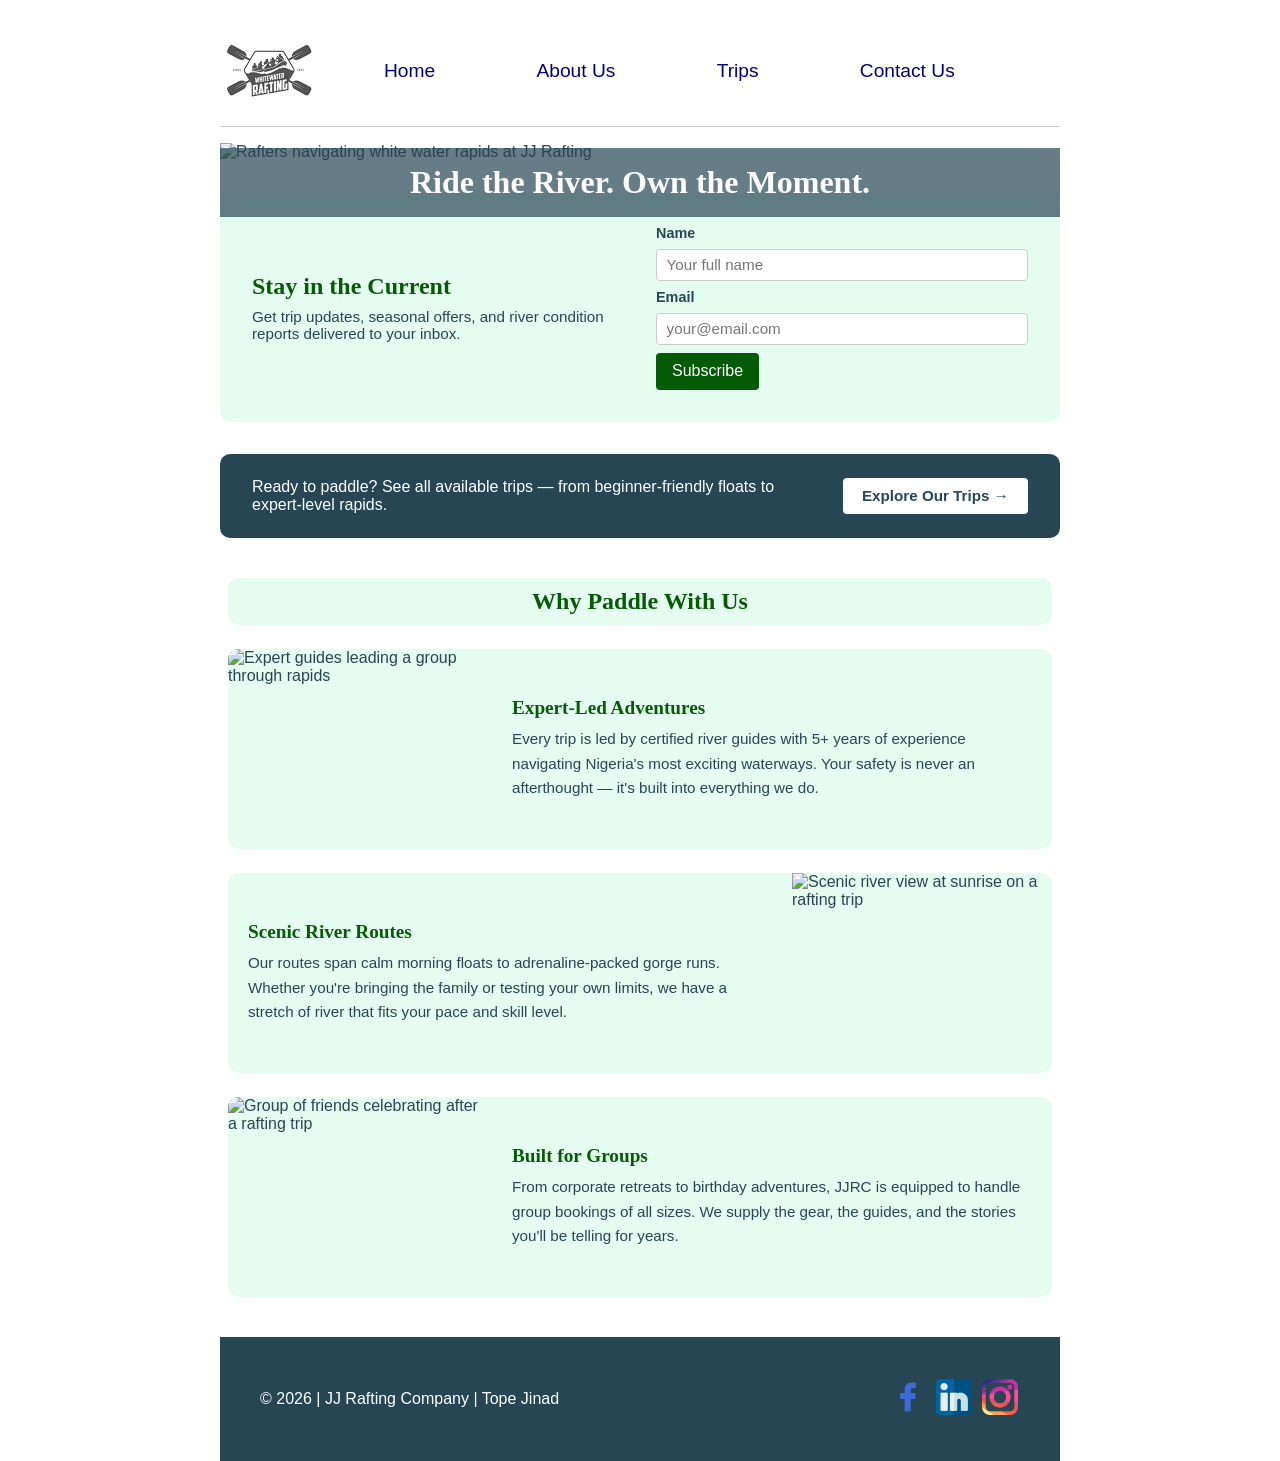
==== wwr/index.html @ b9f8a457 "updated with index and trips" ====
<!DOCTYPE html>
<html lang="en">

<head>
    <meta charset="UTF-8">
    <meta name="viewport" content="width=device-width, initial-scale=1.0">
    <meta name="description"
      content="JJ Rafting Company — Experience the thrill of white water rafting in Nigeria. Book your adventure trip today.">
    <meta name="author" content="Tope Jinad">
    <title>Home | JJ Rafting Company</title>
    <link rel="stylesheet" href="styles/rafting.css">
</head>

<body>
    <header>
        <img src="images/wwrcrossedoars.png" alt="JJ Rafting logo" id="logo">
        <nav>
            <ul class="navigation">
                <li><a href="index.html">Home</a></li>
                <li><a href="about.html">About Us</a></li>
                <li><a href="trips.html">Trips</a></li>
                <li><a href="contact.html">Contact Us</a></li>
            </ul>
        </nav>
    </header>

    <main>
        <!-- Hero Section -->
        <div class="hero">
            <img src="images/hero.jpg" alt="Rafters navigating white water rapids at JJ Rafting">
            <h1>Ride the River. Own the Moment.</h1>
        </div>

        <!-- Newsletter Sign Up -->
        <section class="newsletter">
            <div class="newsletter-inner">
                <div class="newsletter-text">
                    <h2>Stay in the Current</h2>
                    <p>Get trip updates, seasonal offers, and river condition reports delivered to
                        your inbox.</p>
                </div>
                <form action="#" method="get" class="newsletter-form">
                    <label for="nl-name">Name</label>
                    <input type="text" id="nl-name" name="name" placeholder="Your full name"
                      required>

                    <label for="nl-email">Email</label>
                    <input type="email" id="nl-email" name="email" placeholder="your@email.com"
                      required>

                    <button type="submit">Subscribe</button>
                </form>
            </div>
        </section>

        <!-- Call to Action -->
        <section class="cta-banner">
            <div class="cta-inner">
                <p>Ready to paddle? See all available trips — from beginner-friendly floats to
                    expert-level rapids.</p>
                <a href="trips.html" class="cta-btn">Explore Our Trips →</a>
            </div>
        </section>

        <!-- Offerings Grid -->
        <section class="offerings">
            <h2>Why Paddle With Us</h2>
            <div class="offerings-grid">
                <div class="offering-card">
                    <img src="images/rapid1.jpg" alt="Expert guides leading a group through rapids">
                    <div class="offering-text">
                        <h3>Expert-Led Adventures</h3>
                        <p>Every trip is led by certified river guides with 5+ years of experience
                            navigating
                            Nigeria's most exciting waterways. Your safety is never an afterthought
                            — it's built
                            into everything we do.</p>
                    </div>
                </div>

                <div class="offering-card offering-card--reverse">
                    <img src="images/rapid2.jpg"
                      alt="Scenic river view at sunrise on a rafting trip">
                    <div class="offering-text">
                        <h3>Scenic River Routes</h3>
                        <p>Our routes span calm morning floats to adrenaline-packed gorge runs.
                            Whether you're
                            bringing the family or testing your own limits, we have a stretch of
                            river that fits
                            your pace and skill level.</p>
                    </div>
                </div>

                <div class="offering-card">
                    <img src="images/rapid3.jpg"
                      alt="Group of friends celebrating after a rafting trip">
                    <div class="offering-text">
                        <h3>Built for Groups</h3>
                        <p>From corporate retreats to birthday adventures, JJRC is equipped to
                            handle group
                            bookings of all sizes. We supply the gear, the guides, and the stories
                            you'll be
                            telling for years.</p>
                    </div>
                </div>
            </div>
        </section>
    </main>

    <footer>
        <p>© 2026 | JJ Rafting Company | Tope Jinad</p>
        <nav class="socialmedia">
            <a href="https://facebook.com"><img src="images/facebook.png" alt="facebook_icon"></a>
            <a href="https://linkedin.com"><img src="images/linkedin.png" alt="linkedin_icon"></a>
            <a href="https://instagram.com"><img src="images/instagram.png"
                  alt="instagram_icon"></a>
        </nav>
    </footer>
</body>

</html>
---- wwr/styles/rafting.css ----
:root {
    --primary-color: #055a05;
    --secondary-color: rgba(255, 255, 255, 0.75);
    --accent1-color: #264653;
    --accent2-color: rgb(229, 252, 240);
    --heading-font: "Times New Roman", "Georgia", serif;
    --body-font: Arial, Helvetica, sans-serif;
}

* {
    margin: 0;
    padding: 0;
    box-sizing: border-box;
}

body {
    font-family: var(--body-font);
    color: var(--accent1-color);
}

header,
main,
footer {
    width: 840px;
    margin: 0 auto;
}

header {
    margin: 1rem auto;
    display: grid;
    grid-template-columns: 120px 1fr;
    align-items: center;
    border-bottom: 1px solid #ccc;
    max-width: 1000px;
}

header img {
    width: 100px;
    height: auto;
}

.navigation {
    display: flex;
    justify-content: flex-end;
    list-style: none;
}

.navigation li {
    flex: 1 1 auto;
}

.navigation a {
    display: block;
    color: navy;
    padding: 20px;
    text-decoration: none;
    font-size: 1.2rem;
}

.navigation a:hover {
    color: tomato;
    text-decoration: underline;
}

h1,
h2 {
    font-family: var(--heading-font);
    color: var(--primary-color);
}

nav,
p,
section,
article {
    margin: 16px;
    padding: 8px;
}

.socialmedia a {
    text-decoration: none;
}

.socialmedia a img {
    width: 40px;
    padding: 2px;
}

.hero {
    position: relative;
}

.hero img {
    display: block;
    width: 100%;
    height: auto;
}

.hero h1 {
    position: absolute;
    top: 5px;
    width: 100%;
    padding: 16px;
    text-align: center;
    opacity: 0.7;
    background-color: var(--accent1-color);
    color: #fff;
}

h2 {
    text-align: center;
    background-color: var(--accent2-color);
    border-radius: 10px;
    padding: 10px;
}

.hero article {
    position: absolute;
    bottom: 0;
    right: 20px;
    width: auto;
    background-color: var(--secondary-color);
    padding: 12px;
    border-radius: 10px;
}

.hero article img {
    float: right;
    width: 125px;
}

.history-grid {
    display: grid;
    grid-template-columns: 1fr auto 1fr;
    gap: 1rem;
    align-items: start;
}

.history-grid img {
    width: 180px;
    height: auto;
    border-radius: 6px;
}

.adventures-grid {
    display: flex;
    gap: 0.75rem;
    justify-content: space-between;
}

.adventures-grid figure {
    flex: 1;
    text-align: center;
}

.adventures-grid figure img {
    width: 100%;
    aspect-ratio: 1 / 1;
    object-fit: cover;
    border-radius: 4px;
}

.adventures-grid figcaption {
    margin-top: 0.4rem;
    font-size: 0.8rem;
}

footer {
    display: flex;
    justify-content: space-between;
    align-items: center;
    padding: 1rem;
    background-color: var(--accent1-color);
    color: #fff;
}

footer p {
    color: #fff;
}

.socialmedia {
    display: flex;
    gap: 6px;
    align-items: center;
}

/* === Contact page === */
.contact-header {
    text-align: center;
}

.contact-header address {
    font-style: normal;
    line-height: 1.8;
}

.contact-body {
    display: grid;
    grid-template-columns: 1fr 1fr;
    gap: 1.5rem;
    align-items: start;
    margin-bottom: 2rem;
}

.contact-map {
    width: 100%;
    border-radius: 6px;
    display: block;
}

.contact-form {
    display: flex;
    flex-direction: column;
    gap: 0.5rem;
}

.contact-form label {
    font-weight: bold;
    font-size: 0.9rem;
}

.contact-form input[type="text"],
.contact-form input[type="email"],
.contact-form textarea {
    padding: 0.4rem 0.6rem;
    border: 1px solid #ccc;
    border-radius: 4px;
    font-family: var(--body-font);
    font-size: 0.95rem;
}

.contact-form fieldset {
    border: 1px solid #ccc;
    border-radius: 4px;
    padding: 0.5rem 0.75rem;
}

.contact-form fieldset label {
    display: block;
    font-weight: normal;
    margin: 0.2rem 0;
}

.checkbox-label {
    font-weight: normal !important;
    display: flex;
    align-items: center;
    gap: 0.4rem;
}

.contact-form button[type="submit"] {
    background-color: var(--primary-color);
    color: #fff;
    border: none;
    border-radius: 4px;
    padding: 0.6rem 1rem;
    font-size: 1rem;
    font-family: var(--body-font);
    cursor: pointer;
}

.contact-form button[type="submit"]:hover {
    background-color: var(--accent1-color);
}

.employees-grid {
    display: flex;
    gap: 1.5rem;
    justify-content: center;
    margin-top: 1rem;
    padding-bottom: 1.5rem;
}

.employees-grid figure {
    flex: 1;
    text-align: center;
}

.employees-grid figure img {
    width: 100%;
    aspect-ratio: 1 / 1;
    object-fit: cover;
    border-radius: 50%;
    border: 3px solid var(--primary-color);
}

.employees-grid figcaption {
    margin-top: 0.4rem;
    font-size: 0.85rem;
}

/* === Home: Newsletter === */
.newsletter {
    background-color: var(--accent2-color);
    border-radius: 10px;
    margin: 2rem 0;
    padding: 2rem;
}

.newsletter-inner {
    display: grid;
    grid-template-columns: 1fr 1fr;
    gap: 2rem;
    align-items: center;
}

.newsletter-text h2 {
    text-align: left;
    background: none;
    border-radius: 0;
    padding: 0;
    margin-bottom: 0.5rem;
}

.newsletter-text p {
    margin: 0;
    padding: 0;
    color: var(--accent1-color);
    font-size: 0.95rem;
}

.newsletter-form {
    display: flex;
    flex-direction: column;
    gap: 0.5rem;
}

.newsletter-form label {
    font-weight: bold;
    font-size: 0.9rem;
    color: var(--accent1-color);
}

.newsletter-form input {
    padding: 0.4rem 0.6rem;
    border: 1px solid #ccc;
    border-radius: 4px;
    font-family: var(--body-font);
    font-size: 0.95rem;
}

.newsletter-form button {
    background-color: var(--primary-color);
    color: #fff;
    border: none;
    border-radius: 4px;
    padding: 0.6rem 1rem;
    font-size: 1rem;
    font-family: var(--body-font);
    cursor: pointer;
    align-self: flex-start;
}

.newsletter-form button:hover {
    background-color: var(--accent1-color);
}

/* === Shared: Call-to-Action Banner === */
.cta-banner {
    background-color: var(--accent1-color);
    border-radius: 10px;
    margin: 2rem 0;
    padding: 1.5rem 2rem;
}

.cta-inner {
    display: flex;
    justify-content: space-between;
    align-items: center;
    gap: 1rem;
}

.cta-inner p {
    color: #fff;
    margin: 0;
    padding: 0;
    font-size: 1rem;
    flex: 1;
}

.cta-btn {
    display: inline-block;
    background-color: #fff;
    color: var(--accent1-color);
    text-decoration: none;
    font-weight: bold;
    padding: 0.6rem 1.2rem;
    border-radius: 4px;
    white-space: nowrap;
    font-family: var(--body-font);
    font-size: 0.95rem;
    transition: background-color 0.2s ease;
}

.cta-btn:hover {
    background-color: var(--accent2-color);
}

/* === Home: Offerings Grid === */
.offerings {
    margin: 2rem 0;
}

.offerings h2 {
    margin-bottom: 1.5rem;
}

.offerings-grid {
    display: grid;
    /* Single column of cards — layout variation comes from alternating card direction */
    grid-template-columns: 1fr;
    gap: 1.5rem;
}

.offering-card {
    display: grid;
    grid-template-columns: 260px 1fr;
    gap: 1.5rem;
    align-items: center;
    background-color: var(--accent2-color);
    border-radius: 10px;
    overflow: hidden;
    padding: 0;
}

/* Reverse layout for alternating cards */
.offering-card--reverse {
    grid-template-columns: 1fr 260px;
}

.offering-card--reverse img {
    order: 2;
}

.offering-card--reverse .offering-text {
    order: 1;
}

.offering-card img {
    width: 100%;
    height: 100%;
    min-height: 200px;
    object-fit: cover;
    display: block;
}

.offering-text {
    padding: 1.25rem 1.25rem 1.25rem 0;
}

/* When card is reversed, padding flips */
.offering-card--reverse .offering-text {
    padding: 1.25rem 0 1.25rem 1.25rem;
}

.offering-text h3 {
    font-family: var(--heading-font);
    color: var(--primary-color);
    margin-bottom: 0.5rem;
    font-size: 1.2rem;
}

.offering-text p {
    font-size: 0.95rem;
    line-height: 1.6;
    margin: 0;
    padding: 0;
    color: var(--accent1-color);
}

/* === Trips: Page Intro === */
.trips-intro {
    text-align: center;
    padding: 2rem 1rem 1rem;
}

.trips-intro h1 {
    font-family: var(--heading-font);
    color: var(--primary-color);
    font-size: 2rem;
    margin-bottom: 0.75rem;
}

.trips-intro p {
    max-width: 620px;
    margin: 0 auto;
    padding: 0;
    color: var(--accent1-color);
    font-size: 1rem;
    line-height: 1.7;
}

/* === Trips: Trip Cards === */
.trips-list {
    display: flex;
    flex-direction: column;
    gap: 2rem;
    margin: 2rem 0;
}

.trip-card {
    display: grid;
    grid-template-columns: 280px 1fr;
    gap: 1.5rem;
    align-items: start;
    background-color: var(--accent2-color);
    border-radius: 10px;
    overflow: hidden;
}

.trip-card--reverse {
    grid-template-columns: 1fr 280px;
}

.trip-card--reverse img {
    order: 2;
}

.trip-card--reverse .trip-details {
    order: 1;
}

.trip-card img {
    width: 100%;
    height: 100%;
    min-height: 220px;
    object-fit: cover;
    display: block;
}

.trip-details {
    padding: 1.25rem 1.25rem 1.25rem 0;
}

.trip-card--reverse .trip-details {
    padding: 1.25rem 0 1.25rem 1.25rem;
}

.trip-badge {
    display: inline-block;
    background-color: var(--primary-color);
    color: #fff;
    font-size: 0.75rem;
    font-weight: bold;
    padding: 0.2rem 0.6rem;
    border-radius: 4px;
    letter-spacing: 0.05em;
    margin-bottom: 0.5rem;
    text-transform: uppercase;
}

.trip-badge--mid {
    background-color: #b45309;
    /* amber-700 — readable on light bg */
}

.trip-badge--expert {
    background-color: #991b1b;
    /* red-800 */
}

.trip-details h2 {
    text-align: left;
    background: none;
    border-radius: 0;
    padding: 0;
    font-size: 1.3rem;
    margin-bottom: 0.5rem;
    color: var(--primary-color);
}

.trip-details p {
    font-size: 0.95rem;
    line-height: 1.65;
    color: var(--accent1-color);
    margin: 0 0 1rem 0;
    padding: 0;
}

.trip-meta {
    list-style: none;
    padding: 0;
    margin: 0;
    display: grid;
    grid-template-columns: 1fr 1fr;
    gap: 0.3rem 1rem;
    font-size: 0.88rem;
    color: var(--accent1-color);
}

/* === Trips: Summary Table === */
.trips-table-section {
    margin: 2rem 0;
}

.trips-table-section h2 {
    margin-bottom: 1rem;
}

.table-wrapper {
    overflow-x: auto;
    /* safe fallback for narrow viewports */
}

.trips-table {
    width: 100%;
    border-collapse: collapse;
    font-size: 0.9rem;
    font-family: var(--body-font);
}

.trips-table thead {
    background-color: var(--accent1-color);
    color: #fff;
}

.trips-table th {
    padding: 0.7rem 1rem;
    text-align: left;
    font-weight: bold;
    letter-spacing: 0.03em;
}

.trips-table td {
    padding: 0.65rem 1rem;
    border-bottom: 1px solid #dde;
    color: var(--accent1-color);
}

.trips-table tbody tr:nth-child(even) {
    background-color: var(--accent2-color);
}

.trips-table tbody tr:hover {
    background-color: #d1f5e0;
}

/* Inline difficulty badges inside the table */
.badge-cell {
    display: inline-block;
    font-size: 0.78rem;
    font-weight: bold;
    padding: 0.15rem 0.5rem;
    border-radius: 4px;
    text-transform: uppercase;
    letter-spacing: 0.04em;
}

.badge-beg {
    background-color: #d1fae5;
    color: #065f46;
}

.badge-mid {
    background-color: #fef3c7;
    color: #92400e;
}

.badge-exp {
    background-color: #fee2e2;
    color: #991b1b;
}
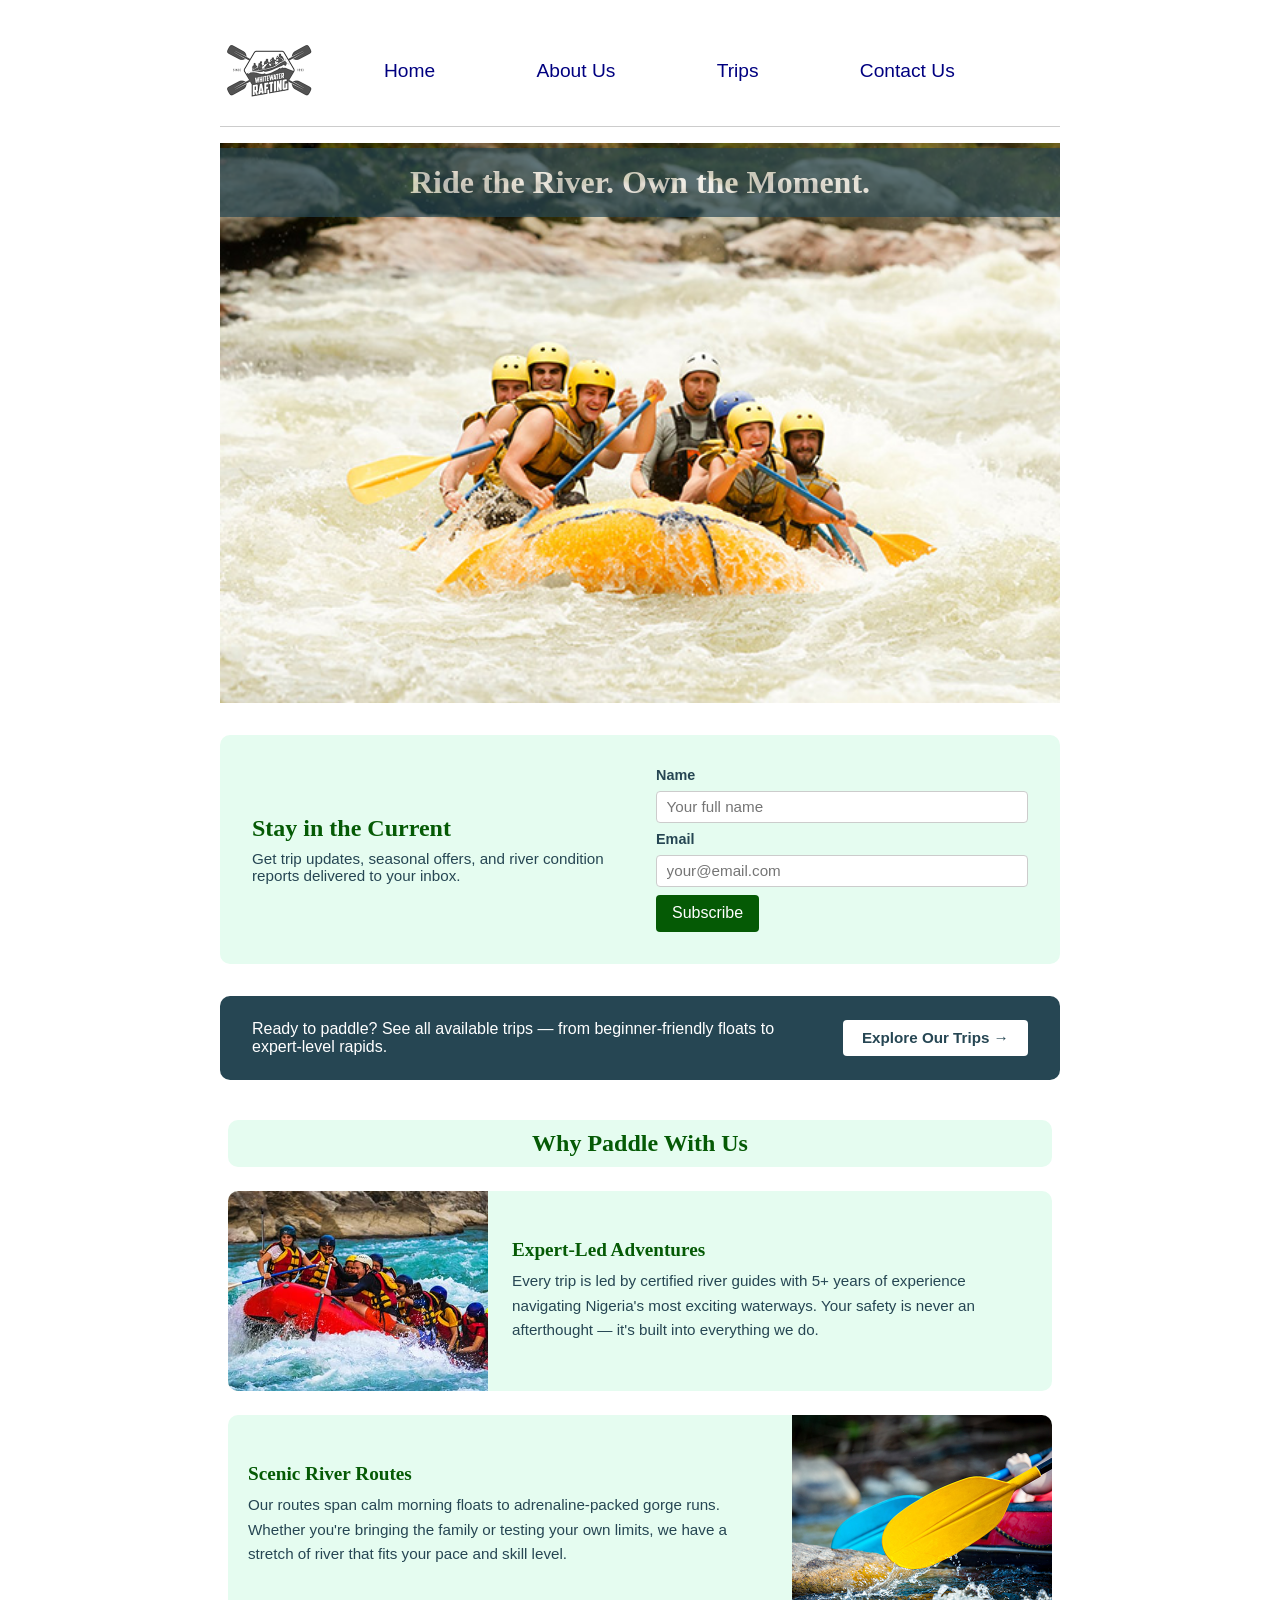
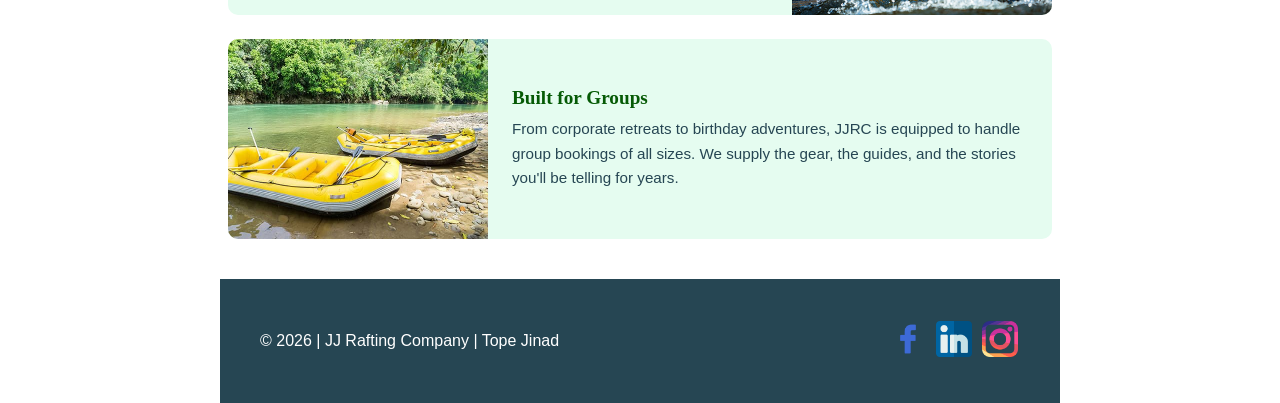
==== commit b6c52b62: "updated" ====
--- a/wwr/index.html
+++ b/wwr/index.html
@@ -27,7 +27,9 @@
     <main>
         <!-- Hero Section -->
         <div class="hero">
-            <img src="images/hero.jpg" alt="Rafters navigating white water rapids at JJ Rafting">
+
+            <img src="images/rafting4_600.jpg"
+              alt="Rafters navigating white water rapids at JJ Rafting">
             <h1>Ride the River. Own the Moment.</h1>
         </div>
 
@@ -67,7 +69,8 @@
             <h2>Why Paddle With Us</h2>
             <div class="offerings-grid">
                 <div class="offering-card">
-                    <img src="images/rapid1.jpg" alt="Expert guides leading a group through rapids">
+                    <img src="images/rafting18_600.jpg"
+                      alt="Expert guides leading a group through rapids">
                     <div class="offering-text">
                         <h3>Expert-Led Adventures</h3>
                         <p>Every trip is led by certified river guides with 5+ years of experience
@@ -79,7 +82,7 @@
                 </div>
 
                 <div class="offering-card offering-card--reverse">
-                    <img src="images/rapid2.jpg"
+                    <img src="images/rafting20_600.jpg"
                       alt="Scenic river view at sunrise on a rafting trip">
                     <div class="offering-text">
                         <h3>Scenic River Routes</h3>
@@ -92,7 +95,7 @@
                 </div>
 
                 <div class="offering-card">
-                    <img src="images/rapid3.jpg"
+                    <img src="images/rafting26_600.jpg"
                       alt="Group of friends celebrating after a rafting trip">
                     <div class="offering-text">
                         <h3>Built for Groups</h3>
--- a/wwr/styles/rafting.css
+++ b/wwr/styles/rafting.css
@@ -406,7 +406,6 @@
 
 .offerings-grid {
     display: grid;
-    /* Single column of cards — layout variation comes from alternating card direction */
     grid-template-columns: 1fr;
     gap: 1.5rem;
 }
@@ -550,12 +549,10 @@
 
 .trip-badge--mid {
     background-color: #b45309;
-    /* amber-700 — readable on light bg */
 }
 
 .trip-badge--expert {
     background-color: #991b1b;
-    /* red-800 */
 }
 
 .trip-details h2 {
@@ -634,7 +631,6 @@
     background-color: #d1f5e0;
 }
 
-/* Inline difficulty badges inside the table */
 .badge-cell {
     display: inline-block;
     font-size: 0.78rem;
